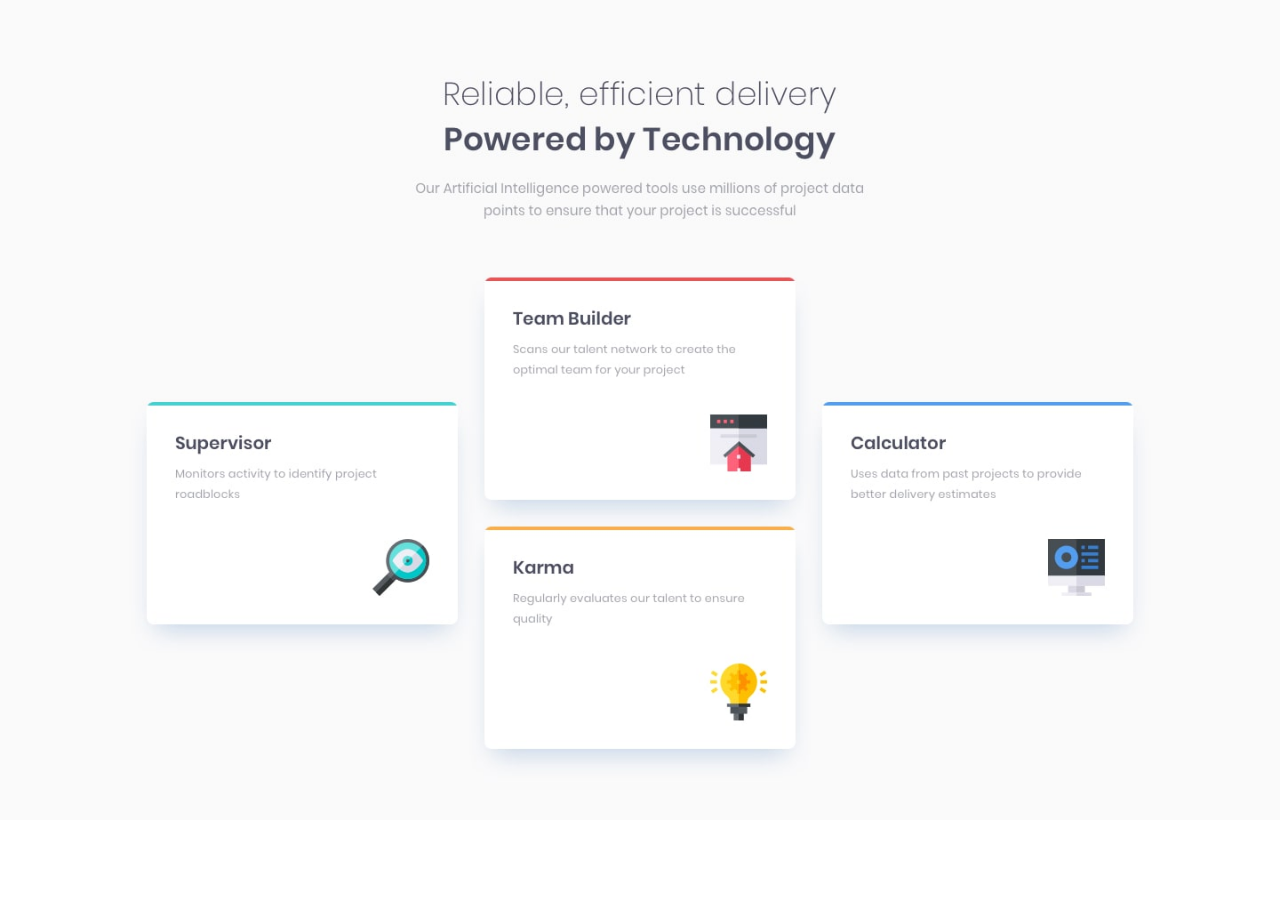
==== teste.html @ 652b78ec "Building html structure" ====
<!DOCTYPE html>
<html lang="en">
<head>
    <meta charset="UTF-8">
    <meta http-equiv="X-UA-Compatible" content="IE=edge">
    <meta name="viewport" content="width=device-width, initial-scale=1.0">
    <title>Document</title>
</head>
<style>
    body{
        background:  no-repeat url('./design/desktop-design.jpg');
        background-size: cover;
    }
</style>
<body>
    
</body>
</html>
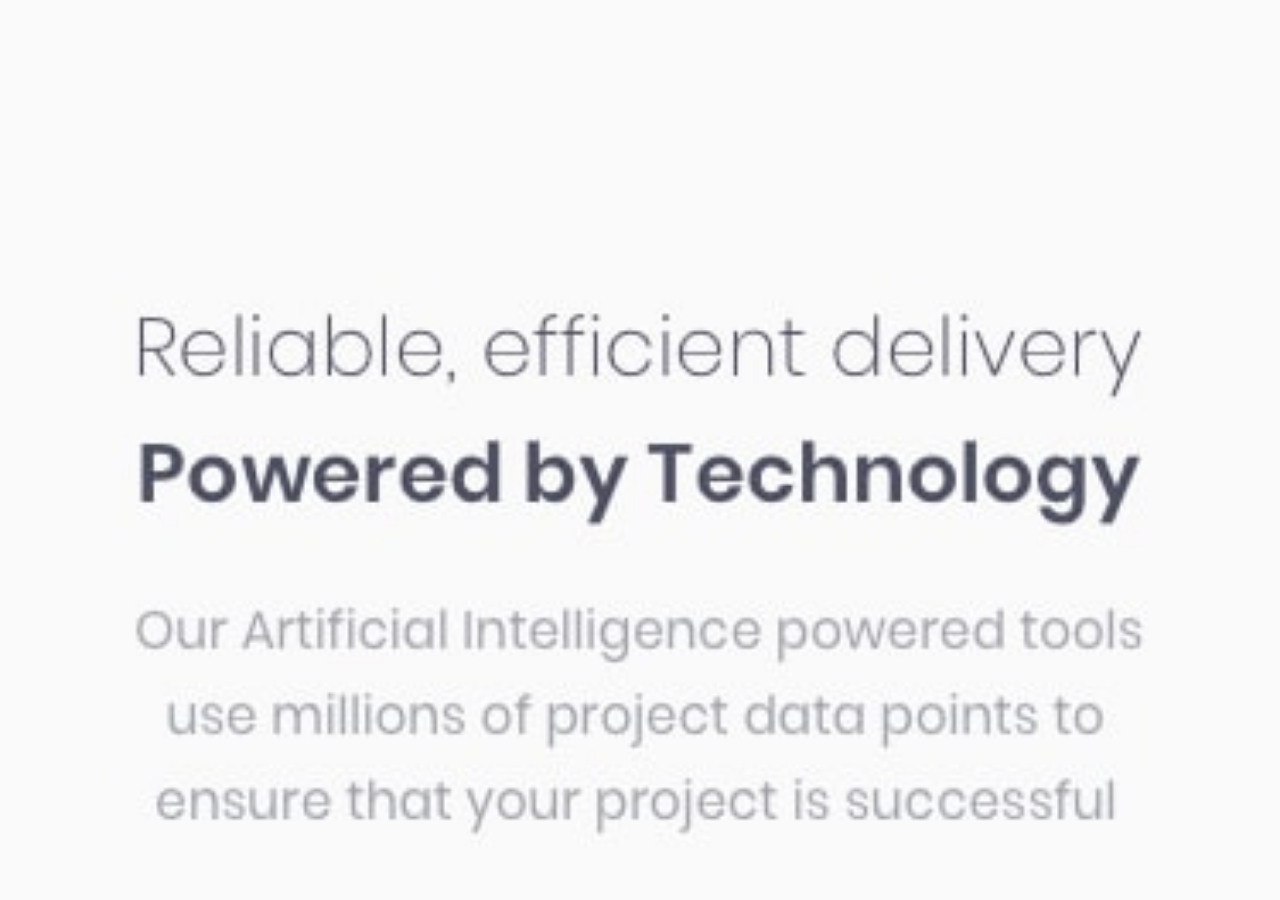
==== commit 1febed8b: "finished" ====
--- a/teste.html
+++ b/teste.html
@@ -8,7 +8,7 @@
 </head>
 <style>
     body{
-        background:  no-repeat url('./design/desktop-design.jpg');
+        background:  no-repeat url('./design/mobile-design.jpg');
         background-size: cover;
     }
 </style>
